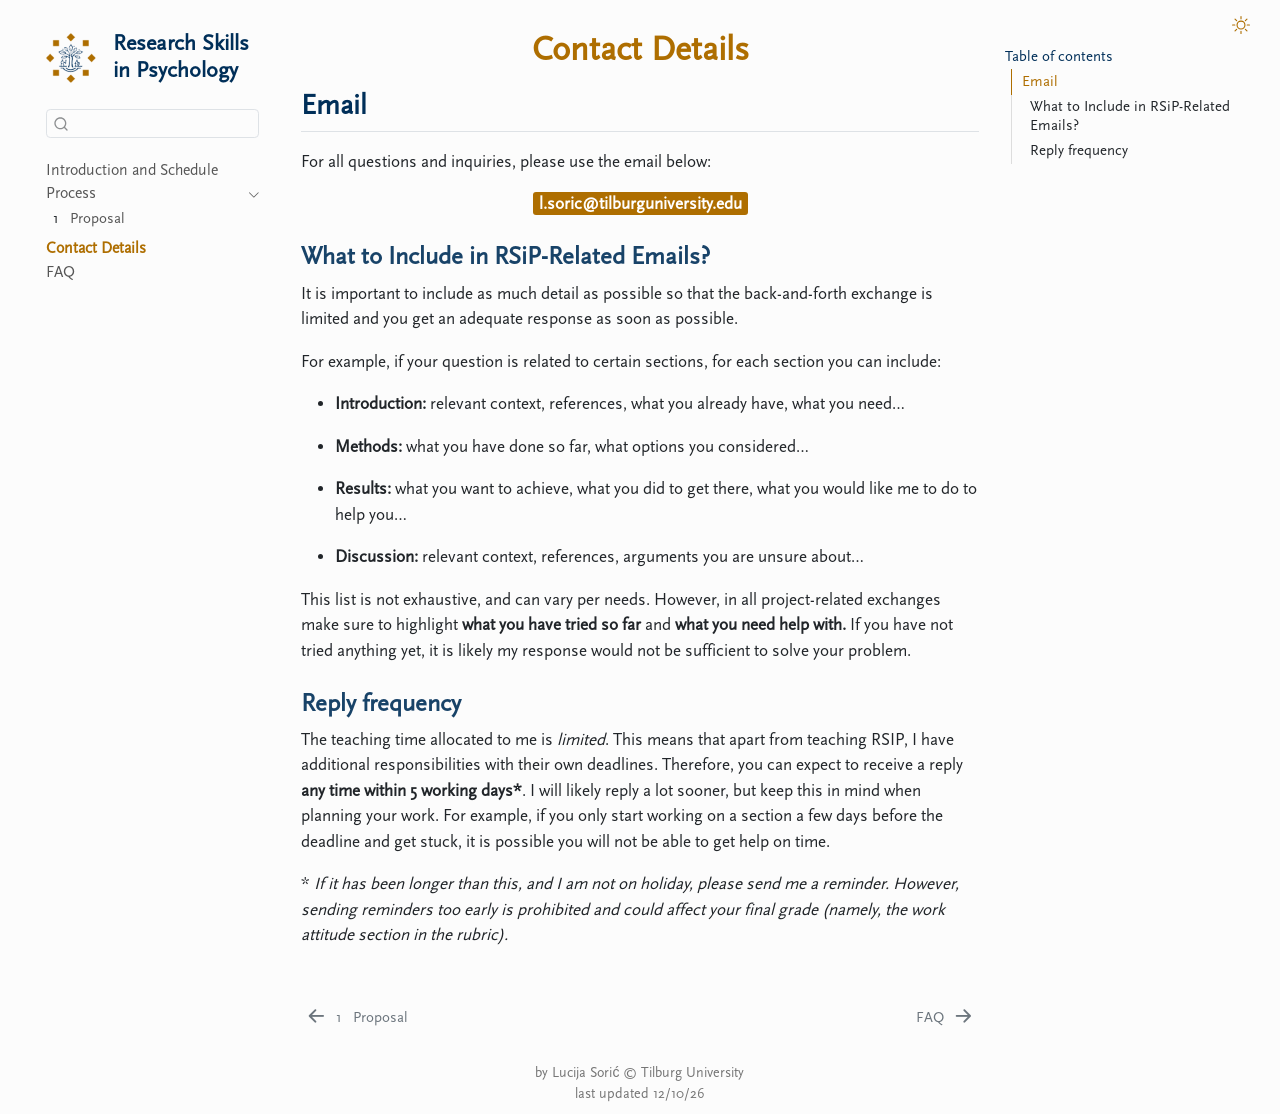
==== docs/contact.html @ 3697305d "m1" ====
<!DOCTYPE html>
<html xmlns="http://www.w3.org/1999/xhtml" lang="en" xml:lang="en"><head>

<meta charset="utf-8">
<meta name="generator" content="quarto-1.10.18">

<meta name="viewport" content="width=device-width, initial-scale=1.0, user-scalable=yes">


<title>Contact Details – Research Skills in Psychology: A Handbook</title>
<style>
/* Default styles provided by pandoc.
** See https://pandoc.org/MANUAL.html#variables-for-html for config info.
*/
span.smallcaps{font-variant: small-caps;}
div.columns{display: flex; gap: 1.5em;}
div.column{flex: auto;}
@media screen {
div.columns{gap: min(4vw, 1.5em);}
div.column{overflow-x: auto;}
}
div.hanging-indent{margin-left: 1.5em; text-indent: -1.5em;}
ul.task-list{list-style: none;}
ul.task-list li input[type="checkbox"] {
  width: 0.8em;
  margin: 0 0.8em 0.2em -1em; /* quarto-specific, see https://github.com/quarto-dev/quarto-cli/issues/4556 */ 
  vertical-align: middle;
}
</style>


<script src="site_libs/quarto-nav/quarto-nav.js"></script>
<script src="site_libs/quarto-nav/headroom.min.js"></script>
<script src="site_libs/clipboard/clipboard.min.js"></script>
<script src="site_libs/quarto-search/autocomplete.umd.js"></script>
<script src="site_libs/quarto-search/fuse.min.js"></script>
<script src="site_libs/quarto-search/quarto-search.js"></script>
<meta name="quarto:offset" content="./">
<link href="./faq.html" rel="next">
<link href="./proposal.html" rel="prev">
<script src="site_libs/quarto-html/quarto.js" type="module"></script>
<script src="site_libs/quarto-html/tabsets/tabsets.js" type="module"></script>
<script src="site_libs/quarto-html/popper.min.js"></script>
<script src="site_libs/quarto-html/tippy.umd.min.js"></script>
<script src="site_libs/quarto-html/anchor.min.js"></script>
<link href="site_libs/quarto-html/tippy.css" rel="stylesheet">
<link href="site_libs/quarto-html/quarto-syntax-highlighting-64a204ab8560d761af7679ceaba22944.css" rel="stylesheet" class="quarto-color-scheme" id="quarto-text-highlighting-styles">
<link href="site_libs/quarto-html/quarto-syntax-highlighting-dark-b85bc7c33db8c58e0ec93c3465666fed.css" rel="stylesheet" class="quarto-color-scheme quarto-color-alternate" id="quarto-text-highlighting-styles">
<link href="site_libs/quarto-html/quarto-syntax-highlighting-64a204ab8560d761af7679ceaba22944.css" rel="stylesheet" class="quarto-color-scheme-extra" id="quarto-text-highlighting-styles">
<script src="site_libs/bootstrap/bootstrap.min.js"></script>
<link href="site_libs/bootstrap/bootstrap-icons.css" rel="stylesheet">
<link href="site_libs/bootstrap/bootstrap-00b5564f07cb0086fb9393f795c87e7c.min.css" rel="stylesheet" append-hash="true" class="quarto-color-scheme" id="quarto-bootstrap" data-mode="light">
<link href="site_libs/bootstrap/bootstrap-dark-13b1d02e9cda761ba1c96c27a6bc249d.min.css" rel="stylesheet" append-hash="true" class="quarto-color-scheme quarto-color-alternate" id="quarto-bootstrap" data-mode="dark">
<link href="site_libs/bootstrap/bootstrap-00b5564f07cb0086fb9393f795c87e7c.min.css" rel="stylesheet" append-hash="true" class="quarto-color-scheme-extra" id="quarto-bootstrap" data-mode="light">
<script id="quarto-search-options" type="application/json">{
  "location": "sidebar",
  "copy-button": false,
  "collapse-after": 3,
  "panel-placement": "start",
  "type": "textbox",
  "limit": 50,
  "keyboard-shortcut": [
    "f",
    "/",
    "s"
  ],
  "show-item-context": false,
  "language": {
    "search-no-results-text": "No results",
    "search-matching-documents-text": "matching documents",
    "search-copy-link-title": "Copy link to search",
    "search-hide-matches-text": "Hide additional matches",
    "search-more-match-text": "more match in this document",
    "search-more-matches-text": "more matches in this document",
    "search-clear-button-title": "Clear",
    "search-text-placeholder": "",
    "search-detached-cancel-button-title": "Cancel",
    "search-submit-button-title": "Submit",
    "search-label": "Search"
  }
}</script>


<link rel="stylesheet" href="timeline/timeline.css">
</head>

<body class="nav-sidebar floating quarto-light"><script id="quarto-html-before-body" type="application/javascript">
    const toggleBodyColorMode = (bsSheetEl) => {
      const mode = bsSheetEl.getAttribute("data-mode");
      const bodyEl = window.document.querySelector("body");
      if (mode === "dark") {
        bodyEl.classList.add("quarto-dark");
        bodyEl.classList.remove("quarto-light");
      } else {
        bodyEl.classList.add("quarto-light");
        bodyEl.classList.remove("quarto-dark");
      }
    }
    const toggleBodyColorPrimary = () => {
      const bsSheetEl = window.document.querySelector("link#quarto-bootstrap:not([rel=disabled-stylesheet])");
      if (bsSheetEl) {
        toggleBodyColorMode(bsSheetEl);
      }
    }
    const setColorSchemeToggle = (alternate) => {
      const toggles = window.document.querySelectorAll('.quarto-color-scheme-toggle');
      for (let i=0; i < toggles.length; i++) {
        const toggle = toggles[i];
        if (toggle) {
          if (alternate) {
            toggle.classList.add("alternate");
          } else {
            toggle.classList.remove("alternate");
          }
        }
      }
    };
    const toggleColorMode = (alternate) => {
      // Switch the stylesheets
      const primaryStylesheets = window.document.querySelectorAll('link.quarto-color-scheme:not(.quarto-color-alternate)');
      const alternateStylesheets = window.document.querySelectorAll('link.quarto-color-scheme.quarto-color-alternate');
      manageTransitions('#quarto-margin-sidebar .nav-link', false);
      if (alternate) {
        // note: dark is layered on light, we don't disable primary!
        enableStylesheet(alternateStylesheets);
        for (const sheetNode of alternateStylesheets) {
          if (sheetNode.id === "quarto-bootstrap") {
            toggleBodyColorMode(sheetNode);
          }
        }
      } else {
        disableStylesheet(alternateStylesheets);
        enableStylesheet(primaryStylesheets)
        toggleBodyColorPrimary();
      }
      manageTransitions('#quarto-margin-sidebar .nav-link', true);
      // Switch the toggles
      setColorSchemeToggle(alternate)
      // Hack to workaround the fact that safari doesn't
      // properly recolor the scrollbar when toggling (#1455)
      if (navigator.userAgent.indexOf('Safari') > 0 && navigator.userAgent.indexOf('Chrome') == -1) {
        manageTransitions("body", false);
        window.scrollTo(0, 1);
        setTimeout(() => {
          window.scrollTo(0, 0);
          manageTransitions("body", true);
        }, 40);
      }
    }
    const disableStylesheet = (stylesheets) => {
      for (let i=0; i < stylesheets.length; i++) {
        const stylesheet = stylesheets[i];
        stylesheet.rel = 'disabled-stylesheet';
      }
    }
    const enableStylesheet = (stylesheets) => {
      for (let i=0; i < stylesheets.length; i++) {
        const stylesheet = stylesheets[i];
        if(stylesheet.rel !== 'stylesheet') { // for Chrome, which will still FOUC without this check
          stylesheet.rel = 'stylesheet';
        }
      }
    }
    const manageTransitions = (selector, allowTransitions) => {
      const els = window.document.querySelectorAll(selector);
      for (let i=0; i < els.length; i++) {
        const el = els[i];
        if (allowTransitions) {
          el.classList.remove('notransition');
        } else {
          el.classList.add('notransition');
        }
      }
    }
    const isFileUrl = () => {
      return window.location.protocol === 'file:';
    }
    const hasAlternateSentinel = () => {
      let styleSentinel = getColorSchemeSentinel();
      if (styleSentinel !== null) {
        return styleSentinel === "alternate";
      } else {
        return false;
      }
    }
    const setStyleSentinel = (alternate) => {
      const value = alternate ? "alternate" : "default";
      if (!isFileUrl()) {
        window.localStorage.setItem("quarto-color-scheme", value);
      } else {
        localAlternateSentinel = value;
      }
    }
    const getColorSchemeSentinel = () => {
      if (!isFileUrl()) {
        const storageValue = window.localStorage.getItem("quarto-color-scheme");
        return storageValue != null ? storageValue : localAlternateSentinel;
      } else {
        return localAlternateSentinel;
      }
    }
    const toggleGiscusIfUsed = (isAlternate, darkModeDefault) => {
      const baseTheme = document.querySelector('#giscus-base-theme')?.value ?? 'light';
      const alternateTheme = document.querySelector('#giscus-alt-theme')?.value ?? 'dark';
      let newTheme = '';
      if(authorPrefersDark) {
        newTheme = isAlternate ? baseTheme : alternateTheme;
      } else {
        newTheme = isAlternate ? alternateTheme : baseTheme;
      }
      const changeGiscusTheme = () => {
        // From: https://github.com/giscus/giscus/issues/336
        const sendMessage = (message) => {
          const iframe = document.querySelector('iframe.giscus-frame');
          if (!iframe) return;
          iframe.contentWindow.postMessage({ giscus: message }, 'https://giscus.app');
        }
        sendMessage({
          setConfig: {
            theme: newTheme
          }
        });
      }
      const isGiscussLoaded = window.document.querySelector('iframe.giscus-frame') !== null;
      if (isGiscussLoaded) {
        changeGiscusTheme();
      }
    };
    const authorPrefersDark = false;
    const darkModeDefault = authorPrefersDark;
      document.querySelector('link#quarto-text-highlighting-styles.quarto-color-scheme-extra').rel = 'disabled-stylesheet';
      document.querySelector('link#quarto-bootstrap.quarto-color-scheme-extra').rel = 'disabled-stylesheet';
    let localAlternateSentinel = darkModeDefault ? 'alternate' : 'default';
    // Dark / light mode switch
    window.quartoToggleColorScheme = () => {
      // Read the current dark / light value
      let toAlternate = !hasAlternateSentinel();
      toggleColorMode(toAlternate);
      setStyleSentinel(toAlternate);
      toggleGiscusIfUsed(toAlternate, darkModeDefault);
      window.dispatchEvent(new Event('resize'));
    };
    // Switch to dark mode if need be
    if (hasAlternateSentinel()) {
      toggleColorMode(true);
    } else {
      toggleColorMode(false);
    }
  </script>

<div id="quarto-search-results"></div>
  <header id="quarto-header" class="headroom fixed-top">
  <nav class="quarto-secondary-nav">
    <div class="container-fluid d-flex">
      <button type="button" class="quarto-btn-toggle btn" data-bs-toggle="collapse" role="button" data-bs-target=".quarto-sidebar-collapse-item" aria-controls="quarto-sidebar" aria-expanded="false" aria-label="Toggle sidebar navigation" onclick="if (window.quartoToggleHeadroom) { window.quartoToggleHeadroom(); }">
        <i class="bi bi-layout-text-sidebar-reverse"></i>
      </button>
        <nav class="quarto-page-breadcrumbs" aria-label="breadcrumb"><ol class="breadcrumb"><li class="breadcrumb-item"><a href="./contact.html">Contact Details</a></li></ol></nav>
        <a class="flex-grow-1" role="navigation" data-bs-toggle="collapse" data-bs-target=".quarto-sidebar-collapse-item" aria-controls="quarto-sidebar" aria-expanded="false" aria-label="Toggle sidebar navigation" onclick="if (window.quartoToggleHeadroom) { window.quartoToggleHeadroom(); }">      
        </a>
      <button type="button" class="btn quarto-search-button" aria-label="Search" onclick="window.quartoOpenSearch();">
        <i class="bi bi-search"></i>
      </button>
    </div>
  </nav>
</header>
<!-- content -->
<div id="quarto-content" class="quarto-container page-columns page-rows-contents page-layout-article">
<!-- sidebar -->
  <nav id="quarto-sidebar" class="sidebar collapse collapse-horizontal quarto-sidebar-collapse-item sidebar-navigation floating overflow-auto">
    <div class="pt-lg-2 mt-2 text-left sidebar-header sidebar-header-stacked">
      <a href="./index.html" class="sidebar-logo-link">
      <img src="./uvt.png" alt="" class="sidebar-logo light-content py-0 d-lg-inline d-none">
      <img src="./uvt.png" alt="" class="sidebar-logo dark-content py-0 d-lg-inline d-none">
      </a>
    <div class="sidebar-title mb-0 py-0">
      <a href="./">Research Skills in Psychology</a> 
        <div class="sidebar-tools-main">
  <a href="" class="quarto-color-scheme-toggle quarto-navigation-tool  px-1" onclick="window.quartoToggleColorScheme(); return false;" title="Toggle dark mode"><i class="bi"></i></a>
</div>
    </div>
      </div>
        <div class="mt-2 flex-shrink-0 align-items-center">
        <div class="sidebar-search">
        <div id="quarto-search" class="" title="Search"></div>
        </div>
        </div>
    <div class="sidebar-menu-container"> 
    <ul class="list-unstyled mt-1">
        <li class="sidebar-item">
  <div class="sidebar-item-container"> 
  <a href="./index.html" class="sidebar-item-text sidebar-link">
 <span class="menu-text">Introduction and Schedule</span></a>
  </div>
</li>
        <li class="sidebar-item sidebar-item-section">
      <div class="sidebar-item-container"> 
            <a class="sidebar-item-text sidebar-link text-start" data-bs-toggle="collapse" data-bs-target="#quarto-sidebar-section-1" role="navigation" aria-expanded="true">
 <span class="menu-text">Process</span></a>
          <a class="sidebar-item-toggle text-start" data-bs-toggle="collapse" data-bs-target="#quarto-sidebar-section-1" role="navigation" aria-expanded="true" aria-label="Toggle section">
            <i class="bi bi-chevron-right ms-2"></i>
          </a> 
      </div>
      <ul id="quarto-sidebar-section-1" class="collapse list-unstyled sidebar-section depth1 show">  
          <li class="sidebar-item">
  <div class="sidebar-item-container"> 
  <a href="./proposal.html" class="sidebar-item-text sidebar-link">
 <span class="menu-text"><span class="chapter-number">1</span>&nbsp; <span class="chapter-title">Proposal</span></span></a>
  </div>
</li>
      </ul>
  </li>
        <li class="sidebar-item">
  <div class="sidebar-item-container"> 
  <a href="./contact.html" class="sidebar-item-text sidebar-link active">
 <span class="menu-text">Contact Details</span></a>
  </div>
</li>
        <li class="sidebar-item">
  <div class="sidebar-item-container"> 
  <a href="./faq.html" class="sidebar-item-text sidebar-link">
 <span class="menu-text">FAQ</span></a>
  </div>
</li>
    </ul>
    </div>
</nav>
<div id="quarto-sidebar-glass" class="quarto-sidebar-collapse-item" data-bs-toggle="collapse" data-bs-target=".quarto-sidebar-collapse-item"></div>
<!-- margin-sidebar -->
    <div id="quarto-margin-sidebar" class="sidebar margin-sidebar">
        <nav id="TOC" role="doc-toc" class="toc-active">
    <h2 id="toc-title">Table of contents</h2>
   
  <ul>
  <li><a href="#email" id="toc-email" class="nav-link active" data-scroll-target="#email">Email</a>
  <ul class="collapse">
  <li><a href="#what-to-include-in-rsip-related-emails" id="toc-what-to-include-in-rsip-related-emails" class="nav-link" data-scroll-target="#what-to-include-in-rsip-related-emails">What to Include in RSiP-Related Emails?</a></li>
  <li><a href="#reply-frequency" id="toc-reply-frequency" class="nav-link" data-scroll-target="#reply-frequency">Reply frequency</a></li>
  </ul></li>
  </ul>
</nav>
    </div>
<!-- main -->
<main class="content" id="quarto-document-content">


<header id="title-block-header" class="quarto-title-block default">
<div class="quarto-title">
<h1 class="title">Contact Details</h1>
</div>



<div class="quarto-title-meta">

    
  
    
  </div>
  


</header>


<section id="email" class="level2">
<h2 class="anchored" data-anchor-id="email">Email</h2>
<p>For all questions and inquiries, please use the email below:</p>
<div style="text-align: center;">
<p><span style="background-color: #ae6e00; color: white; padding: 2px 6px; border-radius: 3px;"><strong>l.soric@tilburguniversity.edu</strong></span></p>
</div>
<section id="what-to-include-in-rsip-related-emails" class="level3">
<h3 class="anchored" data-anchor-id="what-to-include-in-rsip-related-emails">What to Include in RSiP-Related Emails?</h3>
<p>It is important to include as much detail as possible so that the back-and-forth exchange is limited and you get an adequate response as soon as possible.</p>
<p>For example, if your question is related to certain sections, for each section you can include:</p>
<ul>
<li><p><strong>Introduction:</strong> relevant context, references, what you already have, what you need…</p></li>
<li><p><strong>Methods:</strong> what you have done so far, what options you considered…</p></li>
<li><p><strong>Results:</strong> what you want to achieve, what you did to get there, what you would like me to do to help you…</p></li>
<li><p><strong>Discussion:</strong> relevant context, references, arguments you are unsure about…</p></li>
</ul>
<p>This list is not exhaustive, and can vary per needs. However, in all project-related exchanges make sure to highlight <strong>what you have tried so far</strong> and <strong>what you need help with.</strong> If you have not tried anything yet, it is likely my response would not be sufficient to solve your problem.</p>
</section>
<section id="reply-frequency" class="level3">
<h3 class="anchored" data-anchor-id="reply-frequency">Reply frequency</h3>
<p>The teaching time allocated to me is <em>limited</em>. This means that apart from teaching RSIP, I have additional responsibilities with their own deadlines. Therefore, you can expect to receive a reply <strong>any time within 5 working days*</strong>. I will likely reply a lot sooner, but keep this in mind when planning your work. For example, if you only start working on a section a few days before the deadline and get stuck, it is possible you will not be able to get help on time.</p>
<p>* <em>If it has been longer than this, and I am not on holiday, please send me a reminder. However, sending reminders too early is prohibited and could affect your final grade (namely, the work attitude section in the rubric).</em></p>


</section>
</section>

</main> <!-- /main -->
<script>

document.addEventListener("DOMContentLoaded", function () {

  const toggle = document.querySelector(".quarto-color-scheme-toggle");

  const toc = document.querySelector("#toc-title") || document.querySelector("nav#TOC");

  if (toggle && toc) {

    toc.parentNode.insertBefore(toggle, toc);

  }

});

</script>
<script id="quarto-html-after-body" type="application/javascript">
  window.document.addEventListener("DOMContentLoaded", function (event) {
    // Ensure there is a toggle, if there isn't float one in the top right
    if (window.document.querySelector('.quarto-color-scheme-toggle') === null) {
      const a = window.document.createElement('a');
      a.classList.add('top-right');
      a.classList.add('quarto-color-scheme-toggle');
      a.href = "";
      a.onclick = function() { try { window.quartoToggleColorScheme(); } catch {} return false; };
      const i = window.document.createElement("i");
      i.classList.add('bi');
      a.appendChild(i);
      window.document.body.appendChild(a);
    }
    setColorSchemeToggle(hasAlternateSentinel())
    const icon = "";
    const anchorJS = new window.AnchorJS();
    anchorJS.options = {
      placement: 'right',
      icon: icon
    };
    anchorJS.add('.anchored');
    const isCodeAnnotation = (el) => {
      for (const clz of el.classList) {
        if (clz.startsWith('code-annotation-')) {                     
          return true;
        }
      }
      return false;
    }
    const onCopySuccess = function(e) {
      // button target
      const button = e.trigger;
      // don't keep focus
      button.blur();
      // flash "checked"
      button.classList.add('code-copy-button-checked');
      var currentTitle = button.getAttribute("title");
      button.setAttribute("title", "Copied!");
      let tooltip;
      if (window.bootstrap) {
        button.setAttribute("data-bs-toggle", "tooltip");
        button.setAttribute("data-bs-placement", "left");
        button.setAttribute("data-bs-title", "Copied!");
        tooltip = new bootstrap.Tooltip(button, 
          { trigger: "manual", 
            customClass: "code-copy-button-tooltip",
            offset: [0, -8]});
        tooltip.show();    
      }
      setTimeout(function() {
        if (tooltip) {
          tooltip.hide();
          button.removeAttribute("data-bs-title");
          button.removeAttribute("data-bs-toggle");
          button.removeAttribute("data-bs-placement");
        }
        button.setAttribute("title", currentTitle);
        button.classList.remove('code-copy-button-checked');
      }, 1000);
      // clear code selection
      e.clearSelection();
    }
    const getTextToCopy = function(trigger) {
      const outerScaffold = trigger.parentElement.cloneNode(true);
      const codeEl = outerScaffold.querySelector('code');
      for (const childEl of codeEl.children) {
        if (isCodeAnnotation(childEl)) {
          childEl.remove();
        }
      }
      return codeEl.innerText;
    }
    const clipboard = new window.ClipboardJS('.code-copy-button:not([data-in-quarto-modal])', {
      text: getTextToCopy
    });
    clipboard.on('success', onCopySuccess);
    if (window.document.getElementById('quarto-embedded-source-code-modal')) {
      const clipboardModal = new window.ClipboardJS('.code-copy-button[data-in-quarto-modal]', {
        text: getTextToCopy,
        container: window.document.getElementById('quarto-embedded-source-code-modal')
      });
      clipboardModal.on('success', onCopySuccess);
    }
      var localhostRegex = new RegExp(/^(?:http|https):\/\/localhost\:?[0-9]*\//);
      var mailtoRegex = new RegExp(/^mailto:/);
        var filterRegex = new RegExp('/' + window.location.host + '/');
      var isInternal = (href) => {
          return filterRegex.test(href) || localhostRegex.test(href) || mailtoRegex.test(href);
      }
      // Inspect non-navigation links and adorn them if external
     var links = window.document.querySelectorAll('a[href]:not(.nav-link):not(.navbar-brand):not(.toc-action):not(.sidebar-link):not(.sidebar-item-toggle):not(.pagination-link):not(.no-external):not([aria-hidden]):not(.dropdown-item):not(.quarto-navigation-tool):not(.about-link)');
      for (var i=0; i<links.length; i++) {
        const link = links[i];
        if (!isInternal(link.href)) {
          // undo the damage that might have been done by quarto-nav.js in the case of
          // links that we want to consider external
          if (link.dataset.originalHref !== undefined) {
            link.href = link.dataset.originalHref;
          }
        }
      }
    function tippyHover(el, contentFn, onTriggerFn, onUntriggerFn) {
      const config = {
        allowHTML: true,
        maxWidth: 500,
        delay: 100,
        arrow: false,
        appendTo: function(el) {
            return el.parentElement;
        },
        interactive: true,
        interactiveBorder: 10,
        theme: 'quarto',
        placement: 'bottom-start',
      };
      if (contentFn) {
        config.content = contentFn;
      }
      if (onTriggerFn) {
        config.onTrigger = onTriggerFn;
      }
      if (onUntriggerFn) {
        config.onUntrigger = onUntriggerFn;
      }
      window.tippy(el, config); 
    }
    const noterefs = window.document.querySelectorAll('a[role="doc-noteref"]');
    for (var i=0; i<noterefs.length; i++) {
      const ref = noterefs[i];
      tippyHover(ref, function() {
        // use id or data attribute instead here
        let href = ref.getAttribute('data-footnote-href') || ref.getAttribute('href');
        try { href = new URL(href).hash; } catch {}
        const id = href.replace(/^#\/?/, "");
        const note = window.document.getElementById(id);
        if (note) {
          return note.innerHTML;
        } else {
          return "";
        }
      });
    }
    const xrefs = window.document.querySelectorAll('a.quarto-xref');
    const processXRef = (id, note) => {
      // Strip column container classes
      const stripColumnClz = (el) => {
        el.classList.remove("page-full", "page-columns");
        if (el.children) {
          for (const child of el.children) {
            stripColumnClz(child);
          }
        }
      }
      stripColumnClz(note)
      if (id === null || id.startsWith('sec-')) {
        // Special case sections, only their first couple elements
        const container = document.createElement("div");
        if (note.children && note.children.length > 2) {
          container.appendChild(note.children[0].cloneNode(true));
          for (let i = 1; i < note.children.length; i++) {
            const child = note.children[i];
            if (child.tagName === "P" && child.innerText === "") {
              continue;
            } else {
              container.appendChild(child.cloneNode(true));
              break;
            }
          }
          if (window.Quarto?.typesetMath) {
            window.Quarto.typesetMath(container);
          }
          return container.innerHTML
        } else {
          if (window.Quarto?.typesetMath) {
            window.Quarto.typesetMath(note);
          }
          return note.innerHTML;
        }
      } else {
        // Remove any anchor links if they are present
        const anchorLink = note.querySelector('a.anchorjs-link');
        if (anchorLink) {
          anchorLink.remove();
        }
        if (window.Quarto?.typesetMath) {
          window.Quarto.typesetMath(note);
        }
        if (note.classList.contains("callout")) {
          return note.outerHTML;
        } else {
          return note.innerHTML;
        }
      }
    }
    for (var i=0; i<xrefs.length; i++) {
      const xref = xrefs[i];
      tippyHover(xref, undefined, function(instance) {
        instance.disable();
        let url = xref.getAttribute('href');
        let hash = undefined; 
        if (url.startsWith('#')) {
          hash = url;
        } else {
          try { hash = new URL(url).hash; } catch {}
        }
        if (hash) {
          const id = hash.replace(/^#\/?/, "");
          const note = window.document.getElementById(id);
          if (note !== null) {
            try {
              const html = processXRef(id, note.cloneNode(true));
              instance.setContent(html);
            } finally {
              instance.enable();
              instance.show();
            }
          } else {
            // See if we can fetch this
            fetch(url.split('#')[0])
            .then(res => res.text())
            .then(html => {
              const parser = new DOMParser();
              const htmlDoc = parser.parseFromString(html, "text/html");
              const note = htmlDoc.getElementById(id);
              if (note !== null) {
                const html = processXRef(id, note);
                instance.setContent(html);
              } 
            }).finally(() => {
              instance.enable();
              instance.show();
            });
          }
        } else {
          // See if we can fetch a full url (with no hash to target)
          // This is a special case and we should probably do some content thinning / targeting
          fetch(url)
          .then(res => res.text())
          .then(html => {
            const parser = new DOMParser();
            const htmlDoc = parser.parseFromString(html, "text/html");
            const note = htmlDoc.querySelector('main.content');
            if (note !== null) {
              // This should only happen for chapter cross references
              // (since there is no id in the URL)
              // remove the first header
              if (note.children.length > 0 && note.children[0].tagName === "HEADER") {
                note.children[0].remove();
              }
              const html = processXRef(null, note);
              instance.setContent(html);
            } 
          }).finally(() => {
            instance.enable();
            instance.show();
          });
        }
      }, function(instance) {
      });
    }
        let selectedAnnoteEl;
        const selectorForAnnotation = ( cell, annotation) => {
          let cellAttr = 'data-code-cell="' + cell + '"';
          let lineAttr = 'data-code-annotation="' +  annotation + '"';
          const selector = 'span[' + cellAttr + '][' + lineAttr + ']';
          return selector;
        }
        const selectCodeLines = (annoteEl) => {
          const doc = window.document;
          const targetCell = annoteEl.getAttribute("data-target-cell");
          const targetAnnotation = annoteEl.getAttribute("data-target-annotation");
          const annoteSpan = window.document.querySelector(selectorForAnnotation(targetCell, targetAnnotation));
          const lines = annoteSpan.getAttribute("data-code-lines").split(",");
          const lineIds = lines.map((line) => {
            return targetCell + "-" + line;
          })
          let top = null;
          let height = null;
          let parent = null;
          if (lineIds.length > 0) {
              //compute the position of the single el (top and bottom and make a div)
              const el = window.document.getElementById(lineIds[0]);
              top = el.offsetTop;
              height = el.offsetHeight;
              parent = el.parentElement.parentElement;
            if (lineIds.length > 1) {
              const lastEl = window.document.getElementById(lineIds[lineIds.length - 1]);
              const bottom = lastEl.offsetTop + lastEl.offsetHeight;
              height = bottom - top;
            }
            if (top !== null && height !== null && parent !== null) {
              // cook up a div (if necessary) and position it 
              let div = window.document.getElementById("code-annotation-line-highlight");
              if (div === null) {
                div = window.document.createElement("div");
                div.setAttribute("id", "code-annotation-line-highlight");
                div.style.position = 'absolute';
                parent.appendChild(div);
              }
              div.style.top = top - 2 + "px";
              div.style.height = height + 4 + "px";
              div.style.left = 0;
              let gutterDiv = window.document.getElementById("code-annotation-line-highlight-gutter");
              if (gutterDiv === null) {
                gutterDiv = window.document.createElement("div");
                gutterDiv.setAttribute("id", "code-annotation-line-highlight-gutter");
                gutterDiv.style.position = 'absolute';
                const codeCell = window.document.getElementById(targetCell);
                const gutter = codeCell.querySelector('.code-annotation-gutter');
                gutter.appendChild(gutterDiv);
              }
              gutterDiv.style.top = top - 2 + "px";
              gutterDiv.style.height = height + 4 + "px";
            }
            selectedAnnoteEl = annoteEl;
          }
        };
        const unselectCodeLines = () => {
          const elementsIds = ["code-annotation-line-highlight", "code-annotation-line-highlight-gutter"];
          elementsIds.forEach((elId) => {
            const div = window.document.getElementById(elId);
            if (div) {
              div.remove();
            }
          });
          selectedAnnoteEl = undefined;
        };
          // Handle positioning of the toggle
      window.addEventListener(
        "resize",
        throttle(() => {
          elRect = undefined;
          if (selectedAnnoteEl) {
            selectCodeLines(selectedAnnoteEl);
          }
        }, 10)
      );
      function throttle(fn, ms) {
      let throttle = false;
      let timer;
        return (...args) => {
          if(!throttle) { // first call gets through
              fn.apply(this, args);
              throttle = true;
          } else { // all the others get throttled
              if(timer) clearTimeout(timer); // cancel #2
              timer = setTimeout(() => {
                fn.apply(this, args);
                timer = throttle = false;
              }, ms);
          }
        };
      }
        // Attach click handler to the DT
        const annoteDls = window.document.querySelectorAll('dt[data-target-cell]');
        for (const annoteDlNode of annoteDls) {
          annoteDlNode.addEventListener('click', (event) => {
            const clickedEl = event.target;
            if (clickedEl !== selectedAnnoteEl) {
              unselectCodeLines();
              const activeEl = window.document.querySelector('dt[data-target-cell].code-annotation-active');
              if (activeEl) {
                activeEl.classList.remove('code-annotation-active');
              }
              selectCodeLines(clickedEl);
              clickedEl.classList.add('code-annotation-active');
            } else {
              // Unselect the line
              unselectCodeLines();
              clickedEl.classList.remove('code-annotation-active');
            }
          });
        }
    const findCites = (el) => {
      const parentEl = el.parentElement;
      if (parentEl) {
        const cites = parentEl.dataset.cites;
        if (cites) {
          return {
            el,
            cites: cites.split(' ')
          };
        } else {
          return findCites(el.parentElement)
        }
      } else {
        return undefined;
      }
    };
    var bibliorefs = window.document.querySelectorAll('a[role="doc-biblioref"]');
    for (var i=0; i<bibliorefs.length; i++) {
      const ref = bibliorefs[i];
      const citeInfo = findCites(ref);
      if (citeInfo) {
        tippyHover(citeInfo.el, function() {
          var popup = window.document.createElement('div');
          citeInfo.cites.forEach(function(cite) {
            var citeDiv = window.document.createElement('div');
            citeDiv.classList.add('hanging-indent');
            citeDiv.classList.add('csl-entry');
            var biblioDiv = window.document.getElementById('ref-' + cite);
            if (biblioDiv) {
              citeDiv.innerHTML = biblioDiv.innerHTML;
            }
            popup.appendChild(citeDiv);
          });
          return popup.innerHTML;
        });
      }
    }
  });
  </script>
<nav class="page-navigation">
  <div class="nav-page nav-page-previous">
      <a href="./proposal.html" class="pagination-link" aria-label="Proposal">
        <i class="bi bi-arrow-left-short"></i> <span class="nav-page-text"><span class="chapter-number">1</span>&nbsp; <span class="chapter-title">Proposal</span></span>
      </a>          
  </div>
  <div class="nav-page nav-page-next">
      <a href="./faq.html" class="pagination-link" aria-label="FAQ">
        <span class="nav-page-text">FAQ</span> <i class="bi bi-arrow-right-short"></i>
      </a>
  </div>
</nav>
</div> <!-- /content -->
<footer class="footer">
  <div class="nav-footer">
    <div class="nav-footer-left">
      &nbsp;
    </div>   
    <div class="nav-footer-center">
<p>by Lucija Sorić © Tilburg University<br>last updated 12/10/26</p>
</div>
    <div class="nav-footer-right">
      &nbsp;
    </div>
  </div>
</footer>




</body></html>
---- docs/site_libs/quarto-html/tippy.css ----
.tippy-box[data-animation=fade][data-state=hidden]{opacity:0}[data-tippy-root]{max-width:calc(100vw - 10px)}.tippy-box{position:relative;background-color:#333;color:#fff;border-radius:4px;font-size:14px;line-height:1.4;white-space:normal;outline:0;transition-property:transform,visibility,opacity}.tippy-box[data-placement^=top]>.tippy-arrow{bottom:0}.tippy-box[data-placement^=top]>.tippy-arrow:before{bottom:-7px;left:0;border-width:8px 8px 0;border-top-color:initial;transform-origin:center top}.tippy-box[data-placement^=bottom]>.tippy-arrow{top:0}.tippy-box[data-placement^=bottom]>.tippy-arrow:before{top:-7px;left:0;border-width:0 8px 8px;border-bottom-color:initial;transform-origin:center bottom}.tippy-box[data-placement^=left]>.tippy-arrow{right:0}.tippy-box[data-placement^=left]>.tippy-arrow:before{border-width:8px 0 8px 8px;border-left-color:initial;right:-7px;transform-origin:center left}.tippy-box[data-placement^=right]>.tippy-arrow{left:0}.tippy-box[data-placement^=right]>.tippy-arrow:before{left:-7px;border-width:8px 8px 8px 0;border-right-color:initial;transform-origin:center right}.tippy-box[data-inertia][data-state=visible]{transition-timing-function:cubic-bezier(.54,1.5,.38,1.11)}.tippy-arrow{width:16px;height:16px;color:#333}.tippy-arrow:before{content:"";position:absolute;border-color:transparent;border-style:solid}.tippy-content{position:relative;padding:5px 9px;z-index:1}
---- docs/site_libs/quarto-html/quarto-syntax-highlighting-64a204ab8560d761af7679ceaba22944.css ----
/* quarto syntax highlight colors */
:root {
  --quarto-hl-ot-color: #003B4F;
  --quarto-hl-at-color: #657422;
  --quarto-hl-ss-color: #20794D;
  --quarto-hl-an-color: #5E5E5E;
  --quarto-hl-fu-color: #4758AB;
  --quarto-hl-st-color: #20794D;
  --quarto-hl-cf-color: #003B4F;
  --quarto-hl-op-color: #5E5E5E;
  --quarto-hl-er-color: #AD0000;
  --quarto-hl-bn-color: #AD0000;
  --quarto-hl-al-color: #AD0000;
  --quarto-hl-va-color: #111111;
  --quarto-hl-bu-color: inherit;
  --quarto-hl-ex-color: inherit;
  --quarto-hl-pp-color: #AD0000;
  --quarto-hl-in-color: #5E5E5E;
  --quarto-hl-vs-color: #20794D;
  --quarto-hl-wa-color: #5E5E5E;
  --quarto-hl-do-color: #5E5E5E;
  --quarto-hl-im-color: #00769E;
  --quarto-hl-ch-color: #20794D;
  --quarto-hl-dt-color: #AD0000;
  --quarto-hl-fl-color: #AD0000;
  --quarto-hl-co-color: #5E5E5E;
  --quarto-hl-cv-color: #5E5E5E;
  --quarto-hl-cn-color: #8f5902;
  --quarto-hl-sc-color: #5E5E5E;
  --quarto-hl-dv-color: #AD0000;
  --quarto-hl-kw-color: #003B4F;
}

/* other quarto variables */
:root {
  --quarto-font-monospace: SFMono-Regular, Menlo, Monaco, Consolas, "Liberation Mono", "Courier New", monospace;
}

/* syntax highlight based on Pandoc's rules */
pre > code.sourceCode > span {
  color: #003B4F;
}

code.sourceCode > span {
  color: #003B4F;
}

div.sourceCode,
div.sourceCode pre.sourceCode {
  color: #003B4F;
}

/* Normal */
code span {
  color: #003B4F;
}

/* Alert */
code span.al {
  color: #AD0000;
  font-style: inherit;
}

/* Annotation */
code span.an {
  color: #5E5E5E;
  font-style: inherit;
}

/* Attribute */
code span.at {
  color: #657422;
  font-style: inherit;
}

/* BaseN */
code span.bn {
  color: #AD0000;
  font-style: inherit;
}

/* BuiltIn */
code span.bu {
  font-style: inherit;
}

/* ControlFlow */
code span.cf {
  color: #003B4F;
  font-weight: bold;
  font-style: inherit;
}

/* Char */
code span.ch {
  color: #20794D;
  font-style: inherit;
}

/* Constant */
code span.cn {
  color: #8f5902;
  font-style: inherit;
}

/* Comment */
code span.co {
  color: #5E5E5E;
  font-style: inherit;
}

/* CommentVar */
code span.cv {
  color: #5E5E5E;
  font-style: italic;
}

/* Documentation */
code span.do {
  color: #5E5E5E;
  font-style: italic;
}

/* DataType */
code span.dt {
  color: #AD0000;
  font-style: inherit;
}

/* DecVal */
code span.dv {
  color: #AD0000;
  font-style: inherit;
}

/* Error */
code span.er {
  color: #AD0000;
  font-style: inherit;
}

/* Extension */
code span.ex {
  font-style: inherit;
}

/* Float */
code span.fl {
  color: #AD0000;
  font-style: inherit;
}

/* Function */
code span.fu {
  color: #4758AB;
  font-style: inherit;
}

/* Import */
code span.im {
  color: #00769E;
  font-style: inherit;
}

/* Information */
code span.in {
  color: #5E5E5E;
  font-style: inherit;
}

/* Keyword */
code span.kw {
  color: #003B4F;
  font-weight: bold;
  font-style: inherit;
}

/* Operator */
code span.op {
  color: #5E5E5E;
  font-style: inherit;
}

/* Other */
code span.ot {
  color: #003B4F;
  font-style: inherit;
}

/* Preprocessor */
code span.pp {
  color: #AD0000;
  font-style: inherit;
}

/* SpecialChar */
code span.sc {
  color: #5E5E5E;
  font-style: inherit;
}

/* SpecialString */
code span.ss {
  color: #20794D;
  font-style: inherit;
}

/* String */
code span.st {
  color: #20794D;
  font-style: inherit;
}

/* Variable */
code span.va {
  color: #111111;
  font-style: inherit;
}

/* VerbatimString */
code span.vs {
  color: #20794D;
  font-style: inherit;
}

/* Warning */
code span.wa {
  color: #5E5E5E;
  font-style: italic;
}

.prevent-inlining {
  content: "</";
}

/*# sourceMappingURL=9d8d5bb603a83b8298b89080a598c93b.css.map */
---- docs/site_libs/quarto-html/quarto-syntax-highlighting-dark-b85bc7c33db8c58e0ec93c3465666fed.css ----
/* quarto syntax highlight colors */
:root {
  --quarto-hl-al-color: #f07178;
  --quarto-hl-an-color: #d4d0ab;
  --quarto-hl-at-color: #00e0e0;
  --quarto-hl-bn-color: #d4d0ab;
  --quarto-hl-bu-color: #abe338;
  --quarto-hl-ch-color: #abe338;
  --quarto-hl-co-color: #f8f8f2;
  --quarto-hl-cv-color: #ffd700;
  --quarto-hl-cn-color: #ffd700;
  --quarto-hl-cf-color: #ffa07a;
  --quarto-hl-dt-color: #ffa07a;
  --quarto-hl-dv-color: #d4d0ab;
  --quarto-hl-do-color: #f8f8f2;
  --quarto-hl-er-color: #f07178;
  --quarto-hl-ex-color: #00e0e0;
  --quarto-hl-fl-color: #d4d0ab;
  --quarto-hl-fu-color: #ffa07a;
  --quarto-hl-im-color: #abe338;
  --quarto-hl-in-color: #d4d0ab;
  --quarto-hl-kw-color: #ffa07a;
  --quarto-hl-op-color: #ffa07a;
  --quarto-hl-ot-color: #00e0e0;
  --quarto-hl-pp-color: #dcc6e0;
  --quarto-hl-re-color: #00e0e0;
  --quarto-hl-sc-color: #abe338;
  --quarto-hl-ss-color: #abe338;
  --quarto-hl-st-color: #abe338;
  --quarto-hl-va-color: #00e0e0;
  --quarto-hl-vs-color: #abe338;
  --quarto-hl-wa-color: #dcc6e0;
}

/* other quarto variables */
:root {
  --quarto-font-monospace: SFMono-Regular, Menlo, Monaco, Consolas, "Liberation Mono", "Courier New", monospace;
}

/* syntax highlight based on Pandoc's rules */
pre > code.sourceCode > span {
  color: #f8f8f2;
}

code.sourceCode > span {
  color: #f8f8f2;
}

div.sourceCode,
div.sourceCode pre.sourceCode {
  color: #f8f8f2;
}

/* Normal */
code span {
  color: #f8f8f2;
}

/* Alert */
code span.al {
  color: #f07178;
}

/* Annotation */
code span.an {
  color: #d4d0ab;
}

/* Attribute */
code span.at {
  color: #00e0e0;
}

/* BaseN */
code span.bn {
  color: #d4d0ab;
}

/* BuiltIn */
code span.bu {
  color: #abe338;
}

/* ControlFlow */
code span.cf {
  font-weight: bold;
  color: #ffa07a;
}

/* Char */
code span.ch {
  color: #abe338;
}

/* Constant */
code span.cn {
  color: #ffd700;
}

/* Comment */
code span.co {
  font-style: italic;
  color: #f8f8f2;
}

/* CommentVar */
code span.cv {
  color: #ffd700;
}

/* Documentation */
code span.do {
  color: #f8f8f2;
}

/* DataType */
code span.dt {
  color: #ffa07a;
}

/* DecVal */
code span.dv {
  color: #d4d0ab;
}

/* Error */
code span.er {
  color: #f07178;
  text-decoration: underline;
}

/* Extension */
code span.ex {
  font-weight: bold;
  color: #00e0e0;
}

/* Float */
code span.fl {
  color: #d4d0ab;
}

/* Function */
code span.fu {
  color: #ffa07a;
}

/* Import */
code span.im {
  color: #abe338;
}

/* Information */
code span.in {
  color: #d4d0ab;
}

/* Keyword */
code span.kw {
  font-weight: bold;
  color: #ffa07a;
}

/* Operator */
code span.op {
  color: #ffa07a;
}

/* Other */
code span.ot {
  color: #00e0e0;
}

/* Preprocessor */
code span.pp {
  color: #dcc6e0;
}

/* RegionMarker */
code span.re {
  background-color: #f8f8f2;
  color: #00e0e0;
}

/* SpecialChar */
code span.sc {
  color: #abe338;
}

/* SpecialString */
code span.ss {
  color: #abe338;
}

/* String */
code span.st {
  color: #abe338;
}

/* Variable */
code span.va {
  color: #00e0e0;
}

/* VerbatimString */
code span.vs {
  color: #abe338;
}

/* Warning */
code span.wa {
  color: #dcc6e0;
}

.prevent-inlining {
  content: "</";
}

/*# sourceMappingURL=4ed8f1090dec6531da29ab00902aa718.css.map */
---- docs/site_libs/quarto-html/quarto-syntax-highlighting-64a204ab8560d761af7679ceaba22944.css ----
/* quarto syntax highlight colors */
:root {
  --quarto-hl-ot-color: #003B4F;
  --quarto-hl-at-color: #657422;
  --quarto-hl-ss-color: #20794D;
  --quarto-hl-an-color: #5E5E5E;
  --quarto-hl-fu-color: #4758AB;
  --quarto-hl-st-color: #20794D;
  --quarto-hl-cf-color: #003B4F;
  --quarto-hl-op-color: #5E5E5E;
  --quarto-hl-er-color: #AD0000;
  --quarto-hl-bn-color: #AD0000;
  --quarto-hl-al-color: #AD0000;
  --quarto-hl-va-color: #111111;
  --quarto-hl-bu-color: inherit;
  --quarto-hl-ex-color: inherit;
  --quarto-hl-pp-color: #AD0000;
  --quarto-hl-in-color: #5E5E5E;
  --quarto-hl-vs-color: #20794D;
  --quarto-hl-wa-color: #5E5E5E;
  --quarto-hl-do-color: #5E5E5E;
  --quarto-hl-im-color: #00769E;
  --quarto-hl-ch-color: #20794D;
  --quarto-hl-dt-color: #AD0000;
  --quarto-hl-fl-color: #AD0000;
  --quarto-hl-co-color: #5E5E5E;
  --quarto-hl-cv-color: #5E5E5E;
  --quarto-hl-cn-color: #8f5902;
  --quarto-hl-sc-color: #5E5E5E;
  --quarto-hl-dv-color: #AD0000;
  --quarto-hl-kw-color: #003B4F;
}

/* other quarto variables */
:root {
  --quarto-font-monospace: SFMono-Regular, Menlo, Monaco, Consolas, "Liberation Mono", "Courier New", monospace;
}

/* syntax highlight based on Pandoc's rules */
pre > code.sourceCode > span {
  color: #003B4F;
}

code.sourceCode > span {
  color: #003B4F;
}

div.sourceCode,
div.sourceCode pre.sourceCode {
  color: #003B4F;
}

/* Normal */
code span {
  color: #003B4F;
}

/* Alert */
code span.al {
  color: #AD0000;
  font-style: inherit;
}

/* Annotation */
code span.an {
  color: #5E5E5E;
  font-style: inherit;
}

/* Attribute */
code span.at {
  color: #657422;
  font-style: inherit;
}

/* BaseN */
code span.bn {
  color: #AD0000;
  font-style: inherit;
}

/* BuiltIn */
code span.bu {
  font-style: inherit;
}

/* ControlFlow */
code span.cf {
  color: #003B4F;
  font-weight: bold;
  font-style: inherit;
}

/* Char */
code span.ch {
  color: #20794D;
  font-style: inherit;
}

/* Constant */
code span.cn {
  color: #8f5902;
  font-style: inherit;
}

/* Comment */
code span.co {
  color: #5E5E5E;
  font-style: inherit;
}

/* CommentVar */
code span.cv {
  color: #5E5E5E;
  font-style: italic;
}

/* Documentation */
code span.do {
  color: #5E5E5E;
  font-style: italic;
}

/* DataType */
code span.dt {
  color: #AD0000;
  font-style: inherit;
}

/* DecVal */
code span.dv {
  color: #AD0000;
  font-style: inherit;
}

/* Error */
code span.er {
  color: #AD0000;
  font-style: inherit;
}

/* Extension */
code span.ex {
  font-style: inherit;
}

/* Float */
code span.fl {
  color: #AD0000;
  font-style: inherit;
}

/* Function */
code span.fu {
  color: #4758AB;
  font-style: inherit;
}

/* Import */
code span.im {
  color: #00769E;
  font-style: inherit;
}

/* Information */
code span.in {
  color: #5E5E5E;
  font-style: inherit;
}

/* Keyword */
code span.kw {
  color: #003B4F;
  font-weight: bold;
  font-style: inherit;
}

/* Operator */
code span.op {
  color: #5E5E5E;
  font-style: inherit;
}

/* Other */
code span.ot {
  color: #003B4F;
  font-style: inherit;
}

/* Preprocessor */
code span.pp {
  color: #AD0000;
  font-style: inherit;
}

/* SpecialChar */
code span.sc {
  color: #5E5E5E;
  font-style: inherit;
}

/* SpecialString */
code span.ss {
  color: #20794D;
  font-style: inherit;
}

/* String */
code span.st {
  color: #20794D;
  font-style: inherit;
}

/* Variable */
code span.va {
  color: #111111;
  font-style: inherit;
}

/* VerbatimString */
code span.vs {
  color: #20794D;
  font-style: inherit;
}

/* Warning */
code span.wa {
  color: #5E5E5E;
  font-style: italic;
}

.prevent-inlining {
  content: "</";
}

/*# sourceMappingURL=9d8d5bb603a83b8298b89080a598c93b.css.map */
---- docs/timeline/timeline.css ----
/* ---------- Schedule timeline ---------- */
.tl {
  --tl-navy: #002f59;      /* matches $navy in custom.scss */
  --tl-phase: #ae6e00;     /* matches $gold */
  --tl-meeting: #2a9fd8;
  --tl-deadline: #cc0000;
  --tl-task: #3c7a47;
  --tl-break: #7a7a7a;     /* colour of the box for break periods */
  --tl-empty: #e6e6e6;
  --tl-past: #7a7a7a;      /* coloured squares in months that are over */
  --tl-bg: var(--bs-body-bg, #fcfcfc); /* page background (for the fixed column) */
  --tl-month-text: #fff;
  --tl-panel-bg: #fff;
  --tl-panel-text: #000;
  --tl-muted: #666;
  --tl-cell: 40px;         /* width of one square */
  margin: 1rem 0 2rem;
}

.tl-scroll {
  overflow-x: auto;
  padding-bottom: 6px;
  /* scrollbar in the site's navy */
  scrollbar-color: var(--tl-navy) var(--tl-empty);
  scrollbar-width: thin;
}
.tl-scroll::-webkit-scrollbar { height: 8px; }
.tl-scroll::-webkit-scrollbar-track { background: var(--tl-empty); border-radius: 4px; }
.tl-scroll::-webkit-scrollbar-thumb { background: var(--tl-navy); border-radius: 4px; }

.tl-grid {
  position: relative;      /* for the highlight rectangles */
  display: grid;
  grid-template-columns: max-content repeat(var(--tl-weeks), var(--tl-cell));
  gap: 4px;
  width: max-content;
}

/* fixed left column */
.tl-label,
.tl-corner {
  position: sticky;
  left: 0;
  z-index: 3;
  background: var(--tl-bg);
  padding-right: 12px;
}
/* solid mask behind the fixed column, also covering the gaps between rows,
   so nothing that scrolls underneath peeks through */
.tl-label::before,
.tl-corner::before {
  content: "";
  position: absolute;
  top: -4px;
  bottom: -4px;
  left: -200px;
  right: -4px;
  background: var(--tl-bg);
  z-index: -1;
}

.tl-label {
  white-space: nowrap;
  display: flex;
  align-items: center;
  justify-content: flex-start;
  font-weight: 600;
  font-size: 1.05rem;
  color: var(--tl-navy);
}

.tl-month {
  background: var(--tl-navy);
  color: var(--tl-month-text);
  font-weight: 600;
  text-align: center;
  padding: 8px 4px;
  margin-bottom: 8px;
  border-radius: 2px;
}
.tl-month.is-past { opacity: .6; }

.tl-cell {
  height: 34px;
  border: 0;
  padding: 0;
  background: var(--tl-empty);
  font-size: 1.1rem;
  line-height: 34px;
  color: inherit;
}
.tl-cell.is-phase    { background: var(--tl-phase); }
.tl-cell.is-meeting  { background: var(--tl-meeting); }
.tl-cell.is-deadline { background: var(--tl-deadline); }
.tl-cell.is-task     { background: var(--tl-task); }
.tl-cell.is-past.is-phase,
.tl-cell.is-past.is-meeting,
.tl-cell.is-past.is-deadline,
.tl-cell.is-past.is-task { background: var(--tl-past); }
.tl-cell.is-break::after { content: "\2715"; }

.tl-cell.is-clickable { cursor: pointer; }
.tl-cell.is-clickable:hover { filter: brightness(1.1); }
.tl-cell:focus-visible { outline: 2px solid var(--tl-navy); outline-offset: -2px; }

.tl-gap { height: 22px; grid-column: 1 / -1; }

/* selection: the selected block keeps its colour, all other blocks fade */
.tl-grid.has-selection .tl-cell.is-clickable:not(.is-selected) { opacity: .35; }
.tl-hl {
  position: absolute;
  z-index: 2;
  border: 2px solid var(--tl-navy);
  pointer-events: none;
  box-sizing: border-box;
}


.tl-hint { color: var(--tl-muted); font-style: italic; margin-top: .75rem; }

/* ---------- detail box (styled like the accordions) ---------- */
.tl-panel {
  --tl-c: var(--tl-navy);
  margin-top: 1.25rem;
  border: 1px solid var(--tl-c);
  border-radius: 4px;
  overflow: hidden;
  background: var(--tl-panel-bg);
}
.tl-panel.is-phase    { --tl-c: var(--tl-phase); }
.tl-panel.is-meeting  { --tl-c: var(--tl-meeting); }
.tl-panel.is-deadline { --tl-c: var(--tl-deadline); }
.tl-panel.is-task     { --tl-c: var(--tl-task); }
.tl-panel.is-break    { --tl-c: var(--tl-break); }

.tl-panel-header {
  background: var(--tl-c);
  color: #fff;
  font-weight: 600;
  padding: .55rem 1rem;
  display: flex;
  align-items: center;
  justify-content: space-between;
  gap: 1rem;
}
.tl-close {
  border: 0;
  background: #fff;
  color: var(--tl-c);
  width: 26px;
  height: 26px;
  border-radius: 50%;
  padding: 0;
  display: inline-flex;
  align-items: center;
  justify-content: center;
  cursor: pointer;
  flex-shrink: 0;
}
.tl-panel-body {
  padding: 1rem;
  color: var(--tl-panel-text);
}
.tl-panel-body > :last-child { margin-bottom: 0; }
.tl-when { color: var(--tl-c); font-weight: 600; margin-bottom: .5rem; }

/* ---------- dark mode (matches custom-dark.scss) ---------- */
body.quarto-dark .tl {
  --tl-navy: #8fb4f9;
  --tl-phase: #d9a536;
  --tl-break: #5a6472;
  --tl-empty: rgba(255, 255, 255, .12);
  --tl-past: #5a6472;
  --tl-bg: #001b33;
  --tl-month-text: #001b33;
  --tl-panel-bg: #002845;
  --tl-panel-text: #fff;
  --tl-muted: #b8c4d6;
}

@media (max-width: 600px) {
  .tl { --tl-cell: 32px; }
  .tl-label { font-size: .9rem; }
  .tl-month { font-size: .8rem; }
}

/* dark mode: date line slightly lighter for contrast */
body.quarto-dark .tl-when { color: color-mix(in srgb, var(--tl-c), white 35%); }
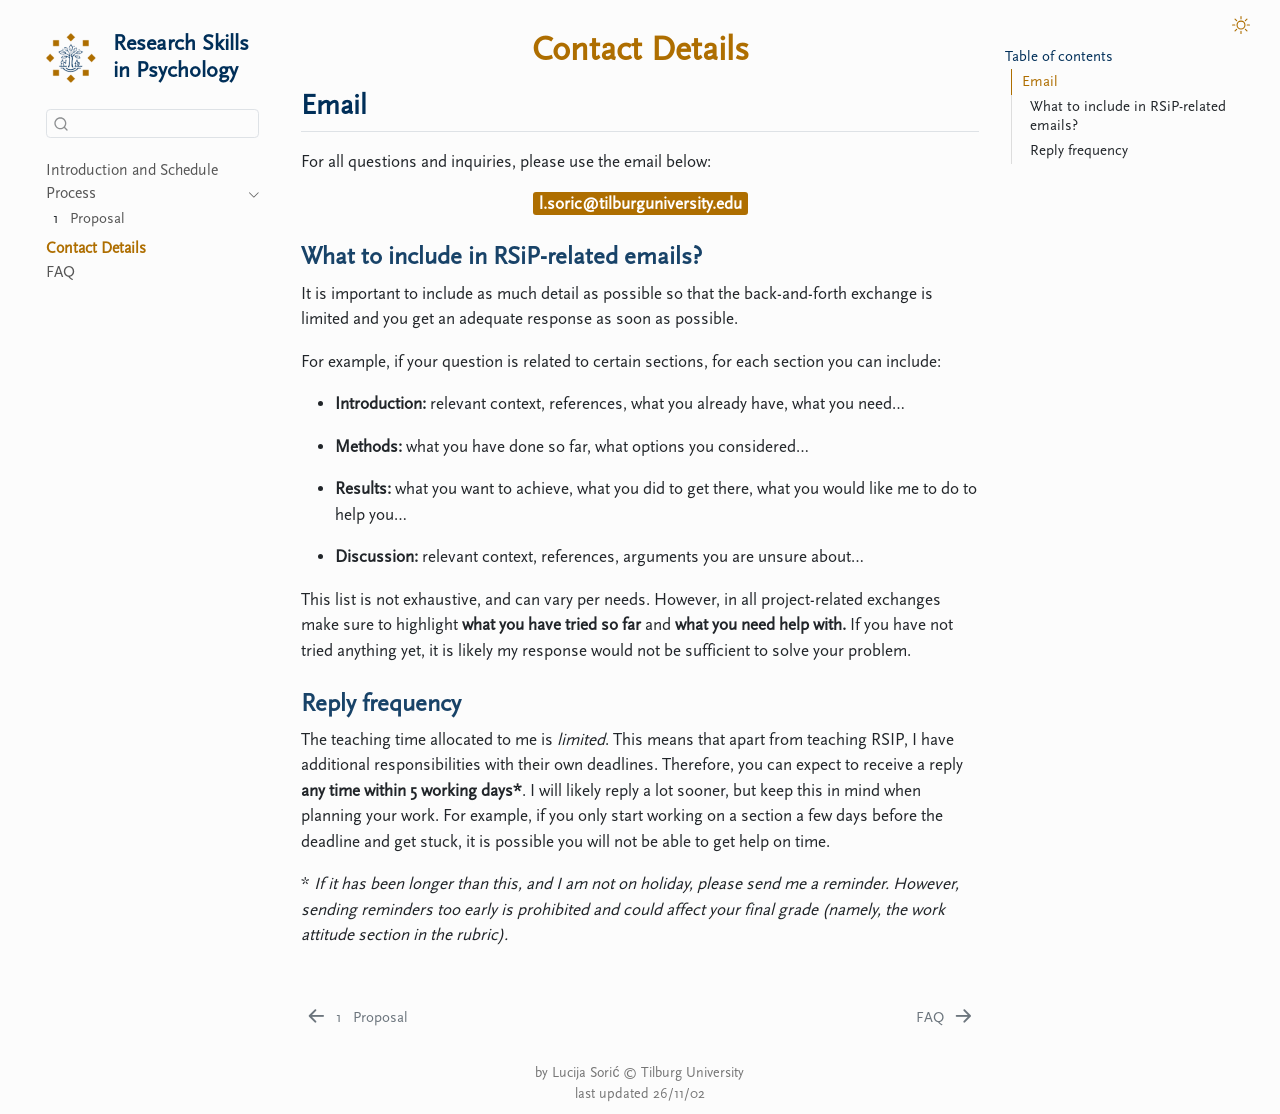
==== commit 709352be: "update" ====
--- a/docs/contact.html
+++ b/docs/contact.html
@@ -334,7 +334,7 @@
   <ul>
   <li><a href="#email" id="toc-email" class="nav-link active" data-scroll-target="#email">Email</a>
   <ul class="collapse">
-  <li><a href="#what-to-include-in-rsip-related-emails" id="toc-what-to-include-in-rsip-related-emails" class="nav-link" data-scroll-target="#what-to-include-in-rsip-related-emails">What to Include in RSiP-Related Emails?</a></li>
+  <li><a href="#what-to-include-in-rsip-related-emails" id="toc-what-to-include-in-rsip-related-emails" class="nav-link" data-scroll-target="#what-to-include-in-rsip-related-emails">What to include in RSiP-related emails?</a></li>
   <li><a href="#reply-frequency" id="toc-reply-frequency" class="nav-link" data-scroll-target="#reply-frequency">Reply frequency</a></li>
   </ul></li>
   </ul>
@@ -370,7 +370,7 @@
 <p><span style="background-color: #ae6e00; color: white; padding: 2px 6px; border-radius: 3px;"><strong>l.soric@tilburguniversity.edu</strong></span></p>
 </div>
 <section id="what-to-include-in-rsip-related-emails" class="level3">
-<h3 class="anchored" data-anchor-id="what-to-include-in-rsip-related-emails">What to Include in RSiP-Related Emails?</h3>
+<h3 class="anchored" data-anchor-id="what-to-include-in-rsip-related-emails">What to include in RSiP-related emails?</h3>
 <p>It is important to include as much detail as possible so that the back-and-forth exchange is limited and you get an adequate response as soon as possible.</p>
 <p>For example, if your question is related to certain sections, for each section you can include:</p>
 <ul>
@@ -840,7 +840,7 @@
       &nbsp;
     </div>   
     <div class="nav-footer-center">
-<p>by Lucija Sorić © Tilburg University<br>last updated 12/10/26</p>
+<p>by Lucija Sorić © Tilburg University<br>last updated 26/11/02</p>
 </div>
     <div class="nav-footer-right">
       &nbsp;
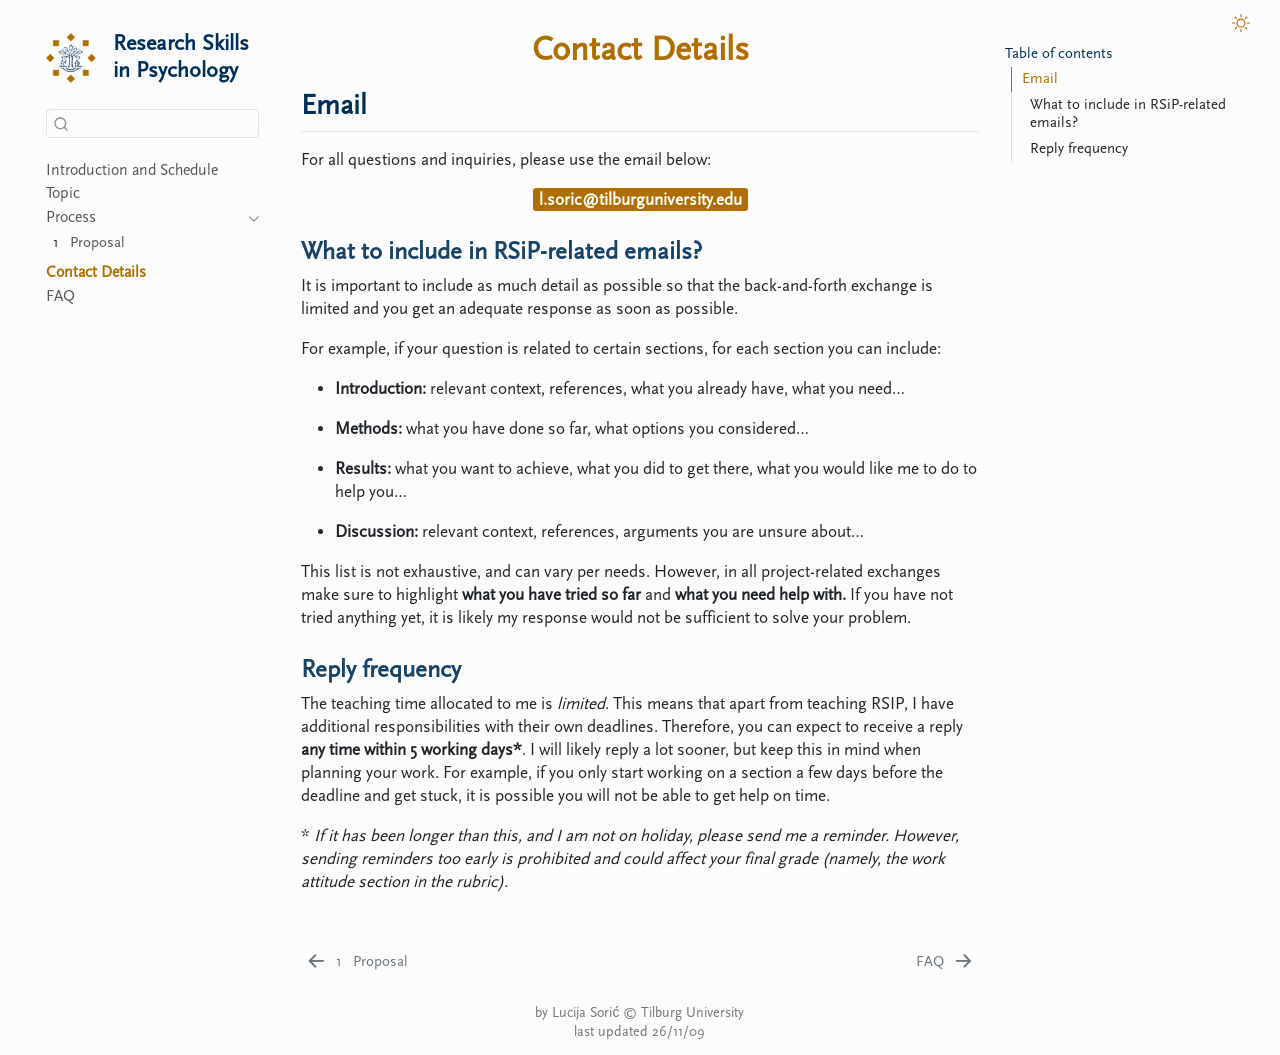
==== commit 74baaf3b: "add lit" ====
--- a/docs/contact.html
+++ b/docs/contact.html
@@ -49,9 +49,9 @@
 <link href="site_libs/quarto-html/quarto-syntax-highlighting-64a204ab8560d761af7679ceaba22944.css" rel="stylesheet" class="quarto-color-scheme-extra" id="quarto-text-highlighting-styles">
 <script src="site_libs/bootstrap/bootstrap.min.js"></script>
 <link href="site_libs/bootstrap/bootstrap-icons.css" rel="stylesheet">
-<link href="site_libs/bootstrap/bootstrap-00b5564f07cb0086fb9393f795c87e7c.min.css" rel="stylesheet" append-hash="true" class="quarto-color-scheme" id="quarto-bootstrap" data-mode="light">
-<link href="site_libs/bootstrap/bootstrap-dark-13b1d02e9cda761ba1c96c27a6bc249d.min.css" rel="stylesheet" append-hash="true" class="quarto-color-scheme quarto-color-alternate" id="quarto-bootstrap" data-mode="dark">
-<link href="site_libs/bootstrap/bootstrap-00b5564f07cb0086fb9393f795c87e7c.min.css" rel="stylesheet" append-hash="true" class="quarto-color-scheme-extra" id="quarto-bootstrap" data-mode="light">
+<link href="site_libs/bootstrap/bootstrap-2df2517c6baeb867221250957de1c799.min.css" rel="stylesheet" append-hash="true" class="quarto-color-scheme" id="quarto-bootstrap" data-mode="light">
+<link href="site_libs/bootstrap/bootstrap-dark-de7e3f9a418ff6c4154e866b909a781c.min.css" rel="stylesheet" append-hash="true" class="quarto-color-scheme quarto-color-alternate" id="quarto-bootstrap" data-mode="dark">
+<link href="site_libs/bootstrap/bootstrap-2df2517c6baeb867221250957de1c799.min.css" rel="stylesheet" append-hash="true" class="quarto-color-scheme-extra" id="quarto-bootstrap" data-mode="light">
 <script id="quarto-search-options" type="application/json">{
   "location": "sidebar",
   "copy-button": false,
@@ -291,6 +291,12 @@
   <div class="sidebar-item-container"> 
   <a href="./index.html" class="sidebar-item-text sidebar-link">
  <span class="menu-text">Introduction and Schedule</span></a>
+  </div>
+</li>
+        <li class="sidebar-item">
+  <div class="sidebar-item-container"> 
+  <a href="./topic.html" class="sidebar-item-text sidebar-link">
+ <span class="menu-text">Topic</span></a>
   </div>
 </li>
         <li class="sidebar-item sidebar-item-section">
@@ -840,7 +846,7 @@
       &nbsp;
     </div>   
     <div class="nav-footer-center">
-<p>by Lucija Sorić © Tilburg University<br>last updated 26/11/02</p>
+<p>by Lucija Sorić © Tilburg University<br>last updated 26/11/09</p>
 </div>
     <div class="nav-footer-right">
       &nbsp;
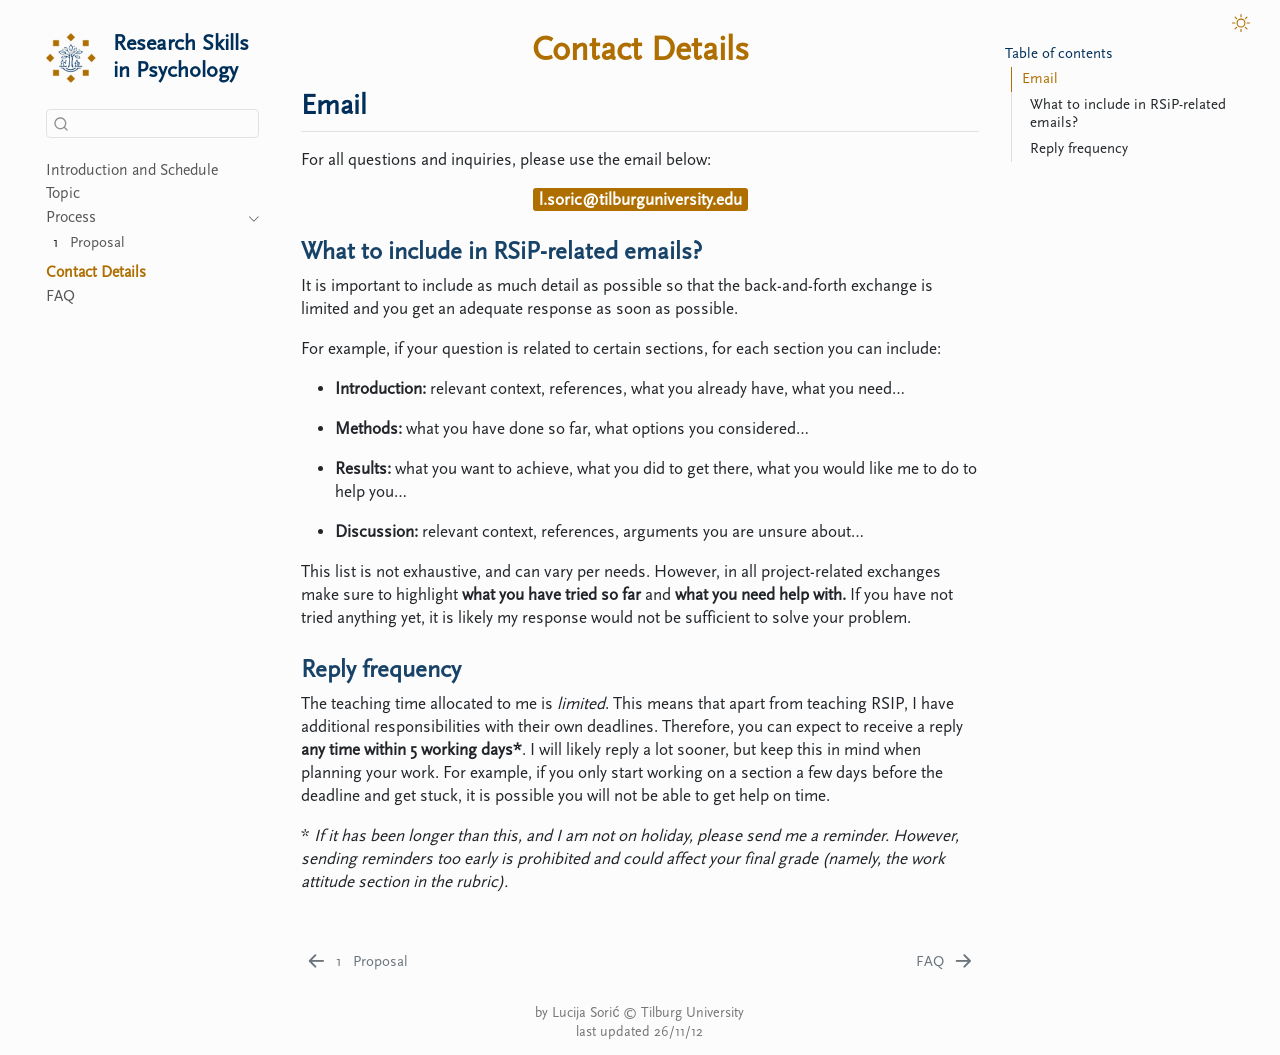
==== commit b0cb4069: "date" ====
--- a/docs/contact.html
+++ b/docs/contact.html
@@ -846,7 +846,7 @@
       &nbsp;
     </div>   
     <div class="nav-footer-center">
-<p>by Lucija Sorić © Tilburg University<br>last updated 26/11/09</p>
+<p>by Lucija Sorić © Tilburg University<br>last updated 26/11/12</p>
 </div>
     <div class="nav-footer-right">
       &nbsp;
